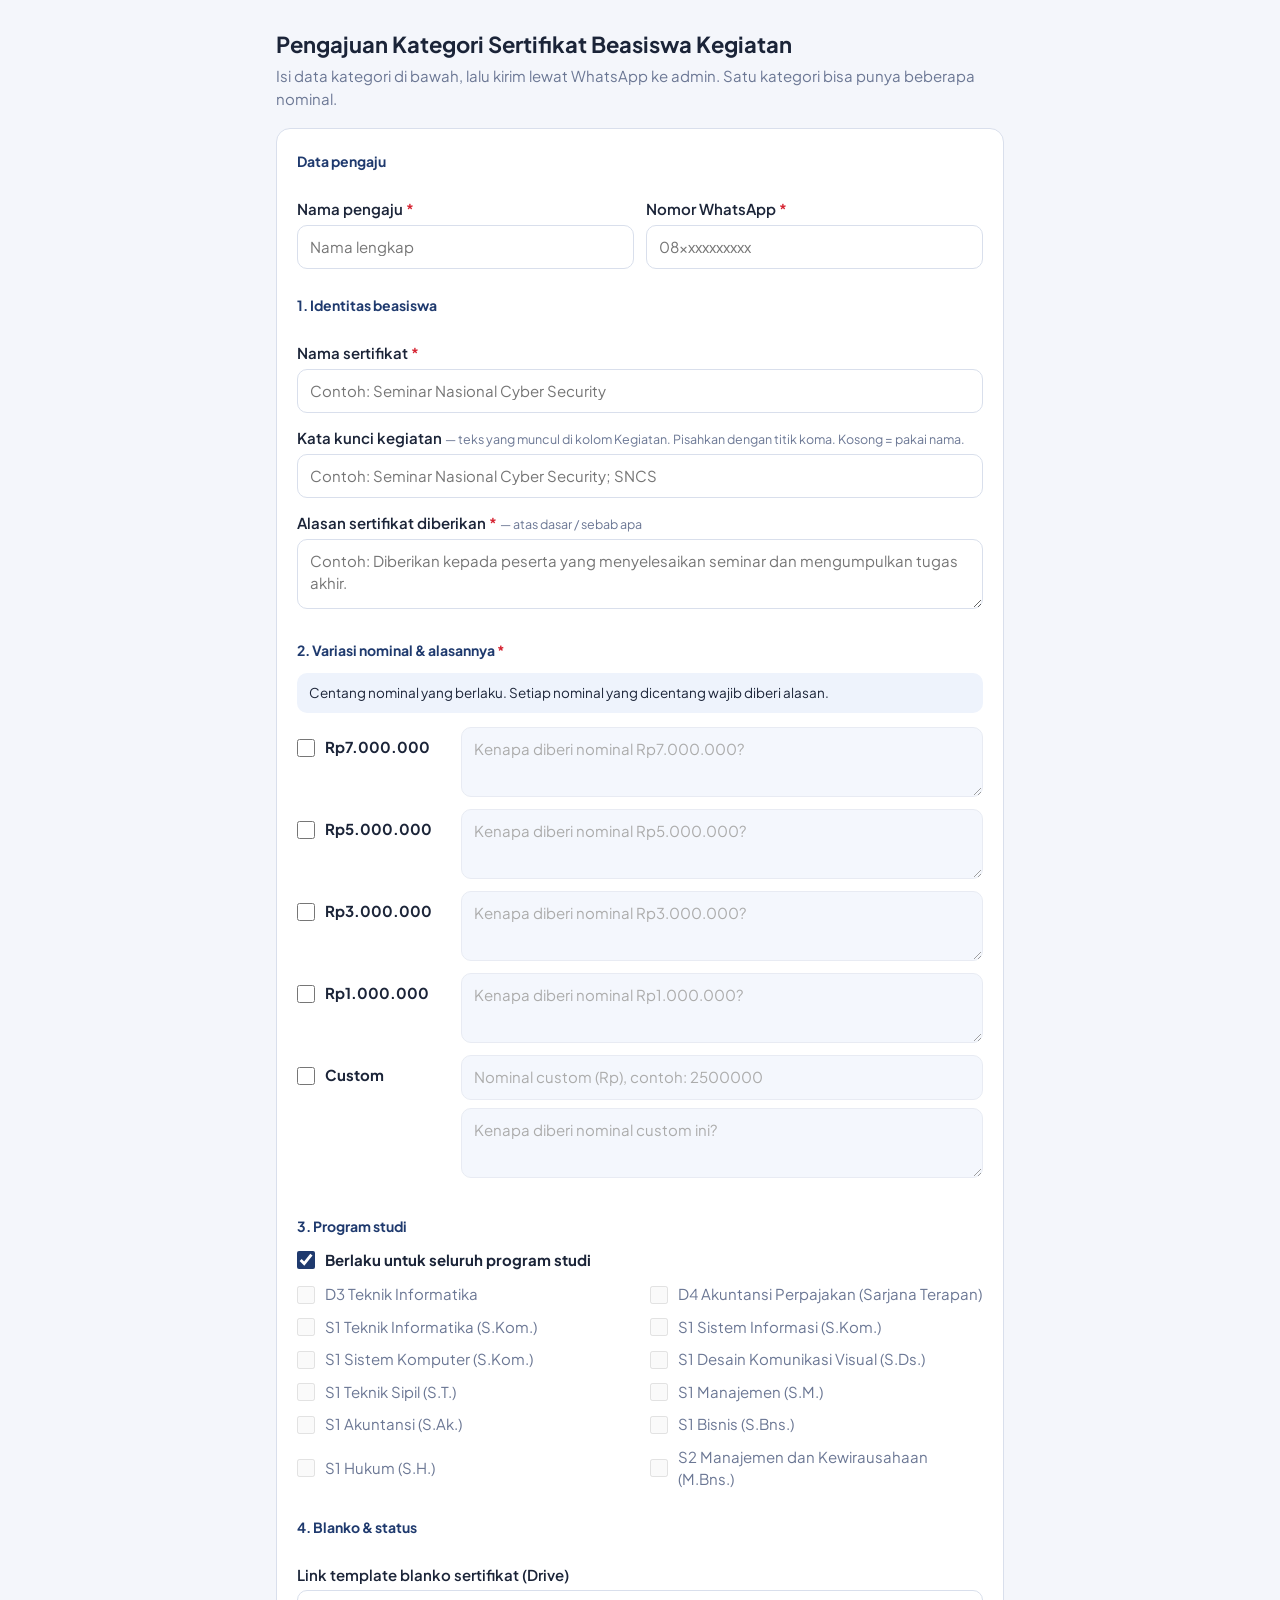
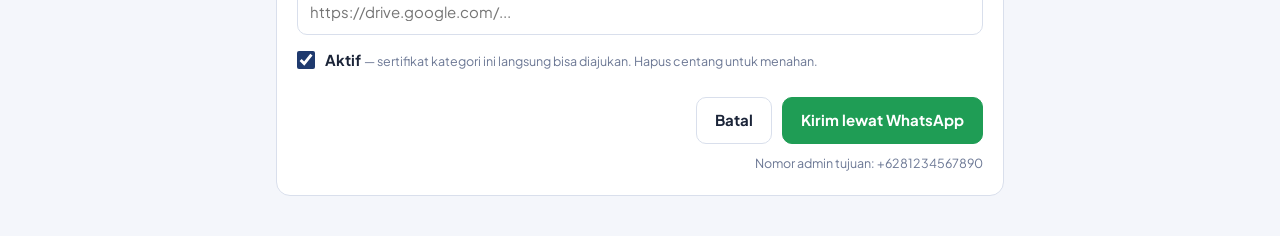
==== ajukankategorisertifikat.html @ 8b66f78e "Add files via upload" ====
<!DOCTYPE html>
<html lang="id">
<head>
<meta charset="utf-8">
<meta name="viewport" content="width=device-width, initial-scale=1, viewport-fit=cover">
<title>Pengajuan Kategori Sertifikat Beasiswa Kegiatan</title>
<link rel="preconnect" href="https://fonts.googleapis.com">
<link href="https://fonts.googleapis.com/css2?family=Plus+Jakarta+Sans:wght@400;500;600;700&display=swap" rel="stylesheet">
<style>
:root{
  box-sizing:border-box;
  padding-top:env(safe-area-inset-top,0px);
  padding-bottom:env(safe-area-inset-bottom,0px);
  --bg:#f4f6fb; --card:#ffffff; --ink:#1b2438; --muted:#6b7794; --line:#d9dfec;
  --navy:#1f3a6e; --red:#d62432; --tint:#eef3fc; --ok:#1f9d55;
}
@media (prefers-color-scheme:dark){
  :root:not([data-theme="light"]){
    --bg:#0f1524; --card:#182036; --ink:#e8ecf6; --muted:#9aa6c2; --line:#2b3654;
    --navy:#9db8f0; --tint:#1d2845;
  }
}
:root[data-theme="dark"]{
  --bg:#0f1524; --card:#182036; --ink:#e8ecf6; --muted:#9aa6c2; --line:#2b3654;
  --navy:#9db8f0; --tint:#1d2845;
}
html{scroll-padding-top:env(safe-area-inset-top,0px)}
*,*::before,*::after{box-sizing:inherit}
body{margin:0;background:var(--bg);color:var(--ink);font-family:"Plus Jakarta Sans",system-ui,-apple-system,"Segoe UI",sans-serif;font-size:15px;line-height:1.5}
.wrap{max-width:760px;margin:0 auto;padding:20px 16px 40px}
header h1{font-size:22px;margin:8px 0 4px}
header p{margin:0 0 18px;color:var(--muted)}
form{background:var(--card);border:1px solid var(--line);border-radius:14px;padding:22px 20px}
fieldset{border:0;padding:0;margin:0 0 26px;min-width:0}
legend{font-weight:700;color:var(--navy);font-size:14px;padding:0;margin-bottom:12px}
label.f{display:block;font-weight:600;margin:14px 0 4px}
label.f small{font-weight:400;color:var(--muted)}
.req{color:var(--red)}
input[type=text],input[type=tel],input[type=url],input[type=number],textarea{
  width:100%;padding:10px 12px;border:1px solid var(--line);border-radius:10px;background:var(--card);color:var(--ink);font:inherit}
textarea{min-height:70px;resize:vertical}
input:focus,textarea:focus,button:focus-visible{outline:2px solid var(--navy);outline-offset:1px}
input:disabled,textarea:disabled{background:var(--tint);opacity:.6;cursor:not-allowed}
.hint{background:var(--tint);border-radius:10px;padding:10px 12px;margin-top:8px;font-size:13.5px}
.row{display:grid;grid-template-columns:1fr 1fr;gap:12px}
@media(max-width:560px){.row{grid-template-columns:1fr}}

.nom{display:grid;grid-template-columns:150px 1fr;gap:10px 14px;align-items:start;margin-bottom:12px}
@media(max-width:560px){.nom{grid-template-columns:1fr}}
.nom .chk{display:flex;align-items:center;gap:10px;font-weight:700;padding-top:9px;cursor:pointer}
.nom .chk input{accent-color:var(--navy);width:18px;height:18px;margin:0}
.nom .body{display:flex;flex-direction:column;gap:8px}
.f-group.invalid > input,.f-group.invalid > textarea,.invalid .body textarea,.invalid .body input{border-color:var(--red)}
.err{color:var(--red);font-size:13px;margin-top:4px;display:none}
.invalid > .err,.invalid .body > .err{display:block}

.check{display:flex;align-items:center;gap:10px;cursor:pointer}
.check input{accent-color:var(--navy);width:18px;height:18px;margin:0}
.prodi{display:grid;grid-template-columns:1fr 1fr;gap:10px 20px;margin-top:12px}
@media(max-width:560px){.prodi{grid-template-columns:1fr}}
.prodi .check{color:var(--ink)}
.prodi.off .check{color:var(--muted)}
.aktif small{color:var(--muted)}
.actions{display:flex;gap:10px;justify-content:flex-end;flex-wrap:wrap;margin-top:6px}
button{font:inherit;font-weight:700;border-radius:10px;padding:11px 18px;cursor:pointer;border:1px solid var(--line);background:var(--card);color:var(--ink)}
button.wa{background:var(--ok);border-color:var(--ok);color:#fff}
button.wa:hover{filter:brightness(.93)}
.note{font-size:12.5px;color:var(--muted);margin-top:10px;text-align:right}
</style>
</head>
<body>
<div class="wrap">
  <header>
    <h1>Pengajuan Kategori Sertifikat Beasiswa Kegiatan</h1>
    <p>Isi data kategori di bawah, lalu kirim lewat WhatsApp ke admin. Satu kategori bisa punya beberapa nominal.</p>
  </header>

  <form id="f" novalidate>
    <fieldset>
      <legend>Data pengaju</legend>
      <div class="row">
        <div class="f-group" data-f="pengaju">
          <label class="f" for="pengaju">Nama pengaju <span class="req">*</span></label>
          <input type="text" id="pengaju" autocomplete="name" placeholder="Nama lengkap">
          <div class="err">Nama pengaju wajib diisi.</div>
        </div>
        <div class="f-group" data-f="wa">
          <label class="f" for="wa">Nomor WhatsApp <span class="req">*</span></label>
          <input type="tel" id="wa" autocomplete="tel" placeholder="08xxxxxxxxxx">
          <div class="err">Masukkan nomor WhatsApp yang valid.</div>
        </div>
      </div>
    </fieldset>

    <fieldset>
      <legend>1. Identitas beasiswa</legend>
      <div class="f-group" data-f="nama">
        <label class="f" for="nama">Nama sertifikat <span class="req">*</span></label>
        <input type="text" id="nama" placeholder="Contoh: Seminar Nasional Cyber Security">
        <div class="err">Nama sertifikat wajib diisi.</div>
      </div>
      <div class="f-group" data-f="kunci">
        <label class="f" for="kunci">Kata kunci kegiatan <small>— teks yang muncul di kolom Kegiatan. Pisahkan dengan titik koma. Kosong = pakai nama.</small></label>
        <input type="text" id="kunci" placeholder="Contoh: Seminar Nasional Cyber Security; SNCS">
      </div>
      <div class="f-group" data-f="alasan">
        <label class="f" for="alasan">Alasan sertifikat diberikan <span class="req">*</span> <small>— atas dasar / sebab apa</small></label>
        <textarea id="alasan" placeholder="Contoh: Diberikan kepada peserta yang menyelesaikan seminar dan mengumpulkan tugas akhir."></textarea>
        <div class="err">Alasan sertifikat diberikan wajib diisi.</div>
      </div>
    </fieldset>

    <fieldset>
      <legend>2. Variasi nominal &amp; alasannya <span class="req">*</span></legend>
      <div class="hint" style="margin:0 0 14px">Centang nominal yang berlaku. Setiap nominal yang dicentang wajib diberi alasan.</div>
      <div id="noms"></div>
      <div class="f-group" data-f="nomAny"><div class="err">Centang minimal satu nominal.</div></div>
    </fieldset>

    <fieldset>
      <legend>3. Program studi</legend>
      <label class="check"><input type="checkbox" id="semua" checked> <b>Berlaku untuk seluruh program studi</b></label>
      <div class="prodi off" id="prodi"></div>
      <div class="f-group" data-f="prodi"><div class="err">Pilih minimal satu program studi, atau centang "seluruh program studi".</div></div>
    </fieldset>

    <fieldset>
      <legend>4. Blanko &amp; status</legend>
      <div class="f-group" data-f="blanko">
        <label class="f" for="blanko">Link template blanko sertifikat (Drive)</label>
        <input type="url" id="blanko" placeholder="https://drive.google.com/...">
        <div class="err">Link harus diawali https://</div>
      </div>
      <label class="check aktif" style="margin-top:14px"><input type="checkbox" id="aktif" checked> <span><b>Aktif</b> <small>— sertifikat kategori ini langsung bisa diajukan. Hapus centang untuk menahan.</small></span></label>
    </fieldset>

    <div class="actions">
      <button type="button" id="reset">Batal</button>
      <button type="submit" class="wa">Kirim lewat WhatsApp</button>
    </div>
    <div class="note">Nomor admin tujuan: <span id="adminShow"></span></div>
  </form>
</div>

<script>
// Ganti dengan nomor WhatsApp admin (format internasional, tanpa + dan tanpa 0 di depan)
var ADMIN_WA = "6281234567890";

var NOMINALS = ["Rp7.000.000","Rp5.000.000","Rp3.000.000","Rp1.000.000"];
var PRODI = [
  "D3 Teknik Informatika","D4 Akuntansi Perpajakan (Sarjana Terapan)",
  "S1 Teknik Informatika (S.Kom.)","S1 Sistem Informasi (S.Kom.)",
  "S1 Sistem Komputer (S.Kom.)","S1 Desain Komunikasi Visual (S.Ds.)",
  "S1 Teknik Sipil (S.T.)","S1 Manajemen (S.M.)",
  "S1 Akuntansi (S.Ak.)","S1 Bisnis (S.Bns.)",
  "S1 Hukum (S.H.)","S2 Manajemen dan Kewirausahaan (M.Bns.)"
];

var $ = function(id){return document.getElementById(id)};
var form = $("f");
$("adminShow").textContent = "+" + ADMIN_WA;

// Bangun baris nominal
var nomsEl = $("noms");
NOMINALS.forEach(function(n,i){
  var d = document.createElement("div");
  d.className = "nom"; d.dataset.idx = i;
  d.innerHTML =
    '<label class="chk"><input type="checkbox" class="nc"> ' + n + '</label>' +
    '<div class="body"><textarea class="nr" disabled placeholder="Kenapa diberi nominal ' + n + '?"></textarea>' +
    '<div class="err">Alasan untuk ' + n + ' wajib diisi.</div></div>';
  nomsEl.appendChild(d);
});
var c = document.createElement("div");
c.className = "nom"; c.dataset.custom = "1";
c.innerHTML =
  '<label class="chk"><input type="checkbox" class="nc"> Custom</label>' +
  '<div class="body"><input type="number" class="cv" min="1" inputmode="numeric" disabled placeholder="Nominal custom (Rp), contoh: 2500000">' +
  '<textarea class="nr" disabled placeholder="Kenapa diberi nominal custom ini?"></textarea>' +
  '<div class="err">Isi nominal custom dan alasannya.</div></div>';
nomsEl.appendChild(c);

nomsEl.addEventListener("change", function(e){
  if(!e.target.classList.contains("nc")) return;
  var row = e.target.closest(".nom");
  var on = e.target.checked;
  row.querySelectorAll(".nr,.cv").forEach(function(el){ el.disabled = !on; });
  if(!on){ row.classList.remove("invalid"); }
  else { var first = row.querySelector(".cv") || row.querySelector(".nr"); first.focus(); }
  $("noms").parentNode.querySelector('[data-f="nomAny"]').classList.remove("invalid");
});

// Bangun daftar prodi
var prodiEl = $("prodi");
PRODI.forEach(function(p){
  var l = document.createElement("label");
  l.className = "check";
  l.innerHTML = '<input type="checkbox" class="pc" disabled> ' + p;
  prodiEl.appendChild(l);
});
$("semua").addEventListener("change", function(){
  var all = this.checked;
  prodiEl.classList.toggle("off", all);
  prodiEl.querySelectorAll(".pc").forEach(function(cb){ cb.disabled = all; if(all) cb.checked = false; });
  form.querySelector('[data-f="prodi"]').classList.remove("invalid");
});

function setErr(key, bad){
  var g = form.querySelector('[data-f="'+key+'"]');
  if(g) g.classList.toggle("invalid", bad);
  return bad;
}
function rupiah(n){ return "Rp" + Number(n).toLocaleString("id-ID"); }

form.addEventListener("submit", function(e){
  e.preventDefault();
  var bad = false;
  var v = {
    pengaju:$("pengaju").value.trim(), wa:$("wa").value.trim(),
    nama:$("nama").value.trim(), kunci:$("kunci").value.trim(),
    alasan:$("alasan").value.trim(), blanko:$("blanko").value.trim()
  };
  bad = setErr("pengaju", !v.pengaju) || bad;
  bad = setErr("wa", !/^(\+?62|0)8[0-9]{7,12}$/.test(v.wa.replace(/[\s-]/g,""))) || bad;
  bad = setErr("nama", !v.nama) || bad;
  bad = setErr("alasan", !v.alasan) || bad;
  bad = setErr("blanko", v.blanko !== "" && !/^https?:\/\/\S+\.\S+/.test(v.blanko)) || bad;

  // Nominal: tiap yang dicentang wajib beralasan
  var chosen = [];
  var anyChecked = false;
  nomsEl.querySelectorAll(".nom").forEach(function(row){
    var cb = row.querySelector(".nc");
    row.classList.remove("invalid");
    if(!cb.checked) return;
    anyChecked = true;
    var reason = row.querySelector(".nr").value.trim();
    var label, ok = !!reason;
    if(row.dataset.custom){
      var amt = row.querySelector(".cv").value.trim();
      ok = ok && Number(amt) > 0;
      label = amt ? rupiah(amt) + " (custom)" : "Custom";
    } else {
      label = NOMINALS[row.dataset.idx];
    }
    if(!ok){ row.classList.add("invalid"); bad = true; }
    else chosen.push({label:label, reason:reason});
  });
  bad = setErr("nomAny", !anyChecked) || bad;

  // Program studi
  var prodiList = [];
  var semua = $("semua").checked;
  if(!semua){
    prodiEl.querySelectorAll(".pc").forEach(function(cb){
      if(cb.checked) prodiList.push(cb.parentNode.textContent.trim());
    });
  }
  bad = setErr("prodi", !semua && prodiList.length === 0) || bad;

  if(bad){
    var first = form.querySelector(".invalid");
    if(first) first.scrollIntoView({behavior:"smooth", block:"center"});
    return;
  }

  var msg =
    "*PENGAJUAN KATEGORI SERTIFIKAT BEASISWA KEGIATAN*\n\n" +
    "*Pengaju*\nNama: " + v.pengaju + "\nNo. WA: " + v.wa + "\n\n" +
    "*1. Identitas beasiswa*\n" +
    "Nama sertifikat: " + v.nama + "\n" +
    "Kata kunci kegiatan: " + (v.kunci || v.nama + " (pakai nama)") + "\n" +
    "Alasan sertifikat diberikan: " + v.alasan + "\n\n" +
    "*2. Variasi nominal & alasannya*\n" +
    chosen.map(function(n,i){ return (i+1) + ") " + n.label + "\nAlasan: " + n.reason; }).join("\n") + "\n\n" +
    "*3. Program studi*\n" +
    (semua ? "Berlaku untuk seluruh program studi" : prodiList.map(function(p){return "- " + p;}).join("\n")) + "\n\n" +
    "*4. Blanko & status*\n" +
    "Link blanko: " + (v.blanko || "-") + "\n" +
    "Status: " + ($("aktif").checked ? "Aktif (langsung bisa diajukan)" : "Ditahan");

  window.open("https://wa.me/" + ADMIN_WA + "?text=" + encodeURIComponent(msg), "_blank", "noopener");
});

$("reset").addEventListener("click", function(){
  form.reset();
  nomsEl.querySelectorAll(".nr,.cv").forEach(function(el){ el.disabled = true; });
  prodiEl.classList.add("off");
  prodiEl.querySelectorAll(".pc").forEach(function(cb){ cb.disabled = true; });
  form.querySelectorAll(".invalid").forEach(function(g){ g.classList.remove("invalid"); });
});
</script>
</body>
</html>
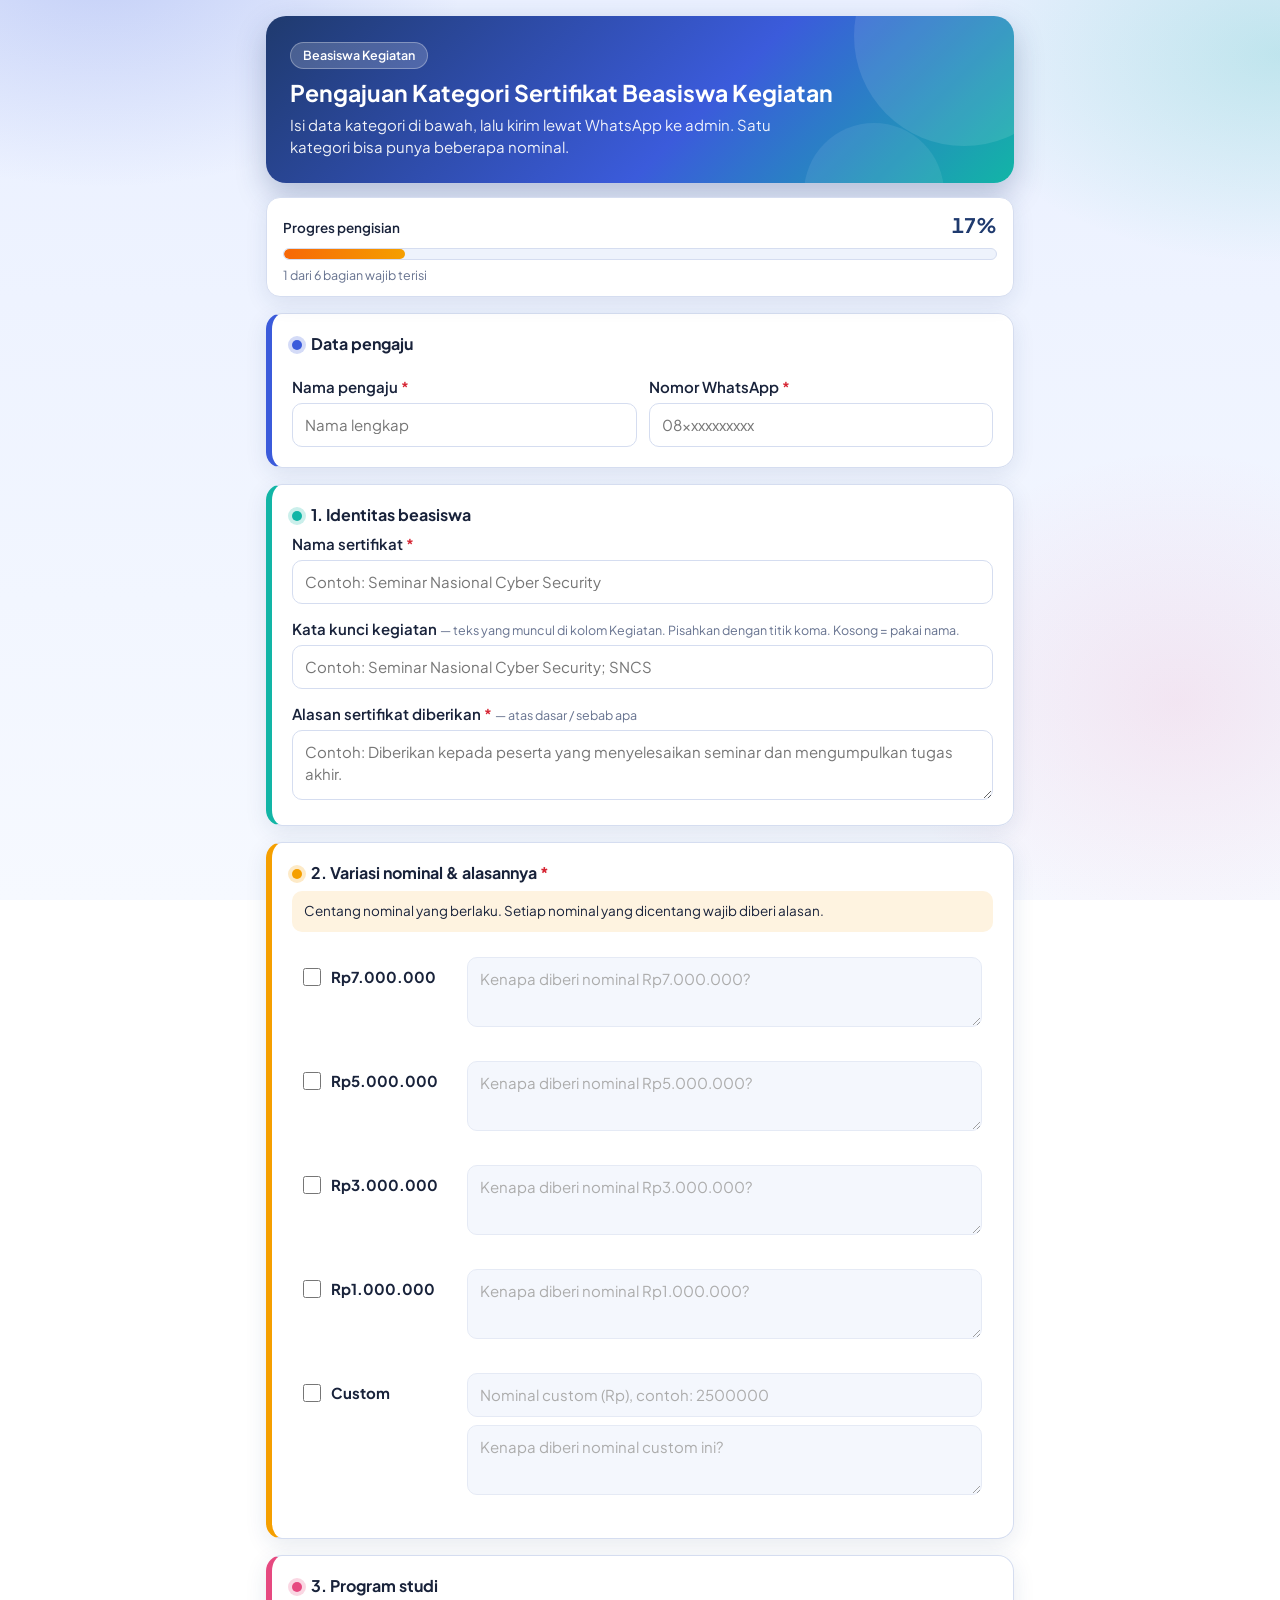
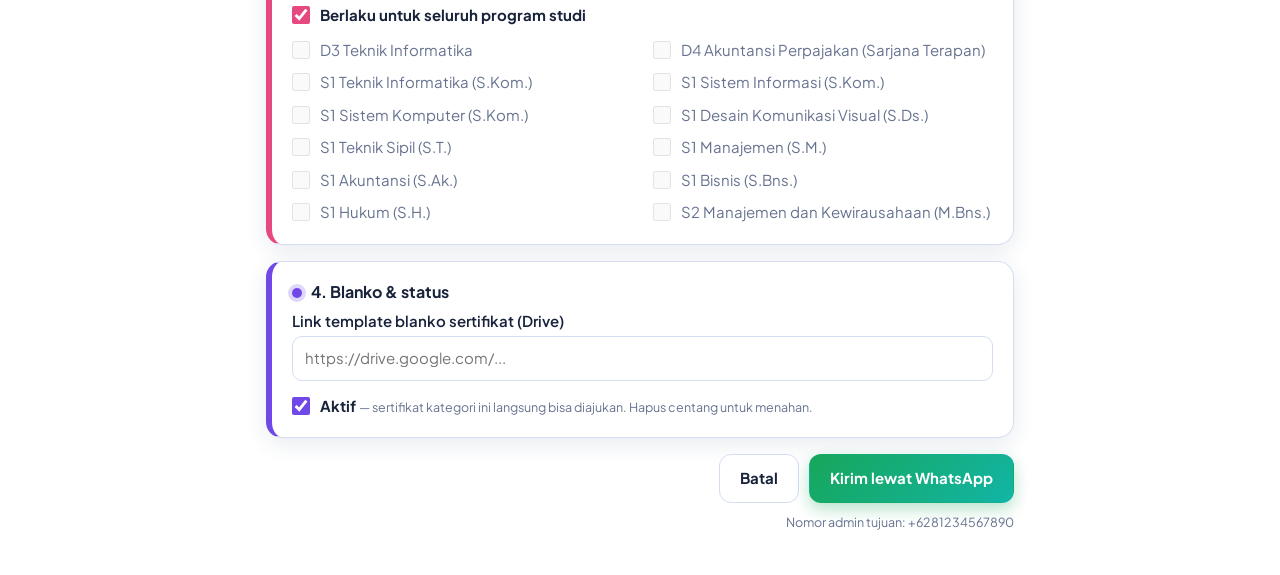
==== commit 128c58ec: "Add files via upload" ====
--- a/ajukankategorisertifikat.html
+++ b/ajukankategorisertifikat.html
@@ -11,69 +11,133 @@
   box-sizing:border-box;
   padding-top:env(safe-area-inset-top,0px);
   padding-bottom:env(safe-area-inset-bottom,0px);
-  --bg:#f4f6fb; --card:#ffffff; --ink:#1b2438; --muted:#6b7794; --line:#d9dfec;
-  --navy:#1f3a6e; --red:#d62432; --tint:#eef3fc; --ok:#1f9d55;
+  --bg:#eaf0ff; --bg2:#f6f9ff; --card:#ffffff; --ink:#18223a; --muted:#66728f; --line:#d5ddf0;
+  --navy:#1f3a6e; --red:#d62432; --tint:#eef3fc; --ok:#17a65a;
+  --h1:#1f3a6e; --h2:#3b5bdb; --h3:#12b5a6;
+  --a1:#3b5bdb; --a2:#12b5a6; --a3:#f59f00; --a4:#e64980; --a5:#7048e8;
+  --shadow:0 6px 22px rgba(31,58,110,.10);
 }
 @media (prefers-color-scheme:dark){
   :root:not([data-theme="light"]){
-    --bg:#0f1524; --card:#182036; --ink:#e8ecf6; --muted:#9aa6c2; --line:#2b3654;
-    --navy:#9db8f0; --tint:#1d2845;
+    --bg:#0c1222; --bg2:#101830; --card:#172039; --ink:#e8ecf6; --muted:#9aa6c2; --line:#2b3654;
+    --navy:#9db8f0; --tint:#1d2845; --shadow:0 6px 22px rgba(0,0,0,.35);
   }
 }
 :root[data-theme="dark"]{
-  --bg:#0f1524; --card:#182036; --ink:#e8ecf6; --muted:#9aa6c2; --line:#2b3654;
-  --navy:#9db8f0; --tint:#1d2845;
-}
-html{scroll-padding-top:env(safe-area-inset-top,0px)}
+  --bg:#0c1222; --bg2:#101830; --card:#172039; --ink:#e8ecf6; --muted:#9aa6c2; --line:#2b3654;
+  --navy:#9db8f0; --tint:#1d2845; --shadow:0 6px 22px rgba(0,0,0,.35);
+}
+html{scroll-padding-top:calc(env(safe-area-inset-top,0px) + 90px)}
 *,*::before,*::after{box-sizing:inherit}
-body{margin:0;background:var(--bg);color:var(--ink);font-family:"Plus Jakarta Sans",system-ui,-apple-system,"Segoe UI",sans-serif;font-size:15px;line-height:1.5}
-.wrap{max-width:760px;margin:0 auto;padding:20px 16px 40px}
-header h1{font-size:22px;margin:8px 0 4px}
-header p{margin:0 0 18px;color:var(--muted)}
-form{background:var(--card);border:1px solid var(--line);border-radius:14px;padding:22px 20px}
-fieldset{border:0;padding:0;margin:0 0 26px;min-width:0}
-legend{font-weight:700;color:var(--navy);font-size:14px;padding:0;margin-bottom:12px}
+body{
+  margin:0;color:var(--ink);
+  font-family:"Plus Jakarta Sans",system-ui,-apple-system,"Segoe UI",sans-serif;font-size:15px;line-height:1.5;
+  background:
+    radial-gradient(520px 320px at 8% -4%, rgba(59,91,219,.22), transparent 70%),
+    radial-gradient(480px 300px at 100% 6%, rgba(18,181,166,.20), transparent 70%),
+    radial-gradient(420px 360px at 92% 78%, rgba(230,73,128,.10), transparent 70%),
+    linear-gradient(180deg,var(--bg),var(--bg2));
+  background-attachment:fixed;
+  min-height:100vh;
+}
+.wrap{max-width:780px;margin:0 auto;padding:16px 16px 44px}
+
+/* Hero */
+.hero{
+  position:relative;overflow:hidden;color:#fff;border-radius:20px;padding:26px 24px 24px;margin-bottom:14px;
+  background:linear-gradient(135deg,var(--h1),var(--h2) 58%,var(--h3));
+  box-shadow:0 12px 30px rgba(31,58,110,.28);
+}
+.hero::before,.hero::after{content:"";position:absolute;border-radius:50%;background:rgba(255,255,255,.10)}
+.hero::before{width:220px;height:220px;right:-60px;top:-90px}
+.hero::after{width:140px;height:140px;right:70px;bottom:-80px;background:rgba(255,255,255,.08)}
+.hero .tag{display:inline-block;background:rgba(255,255,255,.18);border:1px solid rgba(255,255,255,.3);border-radius:999px;padding:3px 12px;font-size:12.5px;font-weight:600;margin-bottom:10px}
+.hero h1{font-size:23px;line-height:1.25;margin:0 0 6px;position:relative}
+.hero p{margin:0;opacity:.92;max-width:520px;position:relative}
+
+/* Progress */
+.progress{
+  position:sticky;top:env(safe-area-inset-top,0px);z-index:20;margin-bottom:16px;
+  background:var(--card);border:1px solid var(--line);border-radius:14px;padding:12px 16px 12px;box-shadow:var(--shadow);
+}
+.ptop{display:flex;justify-content:space-between;align-items:baseline;gap:10px}
+.ptop span{font-weight:600;font-size:13.5px}
+.ptop b{font-size:20px;font-variant-numeric:tabular-nums;color:var(--navy)}
+.track{height:12px;background:var(--tint);border-radius:999px;overflow:hidden;margin:8px 0 6px;border:1px solid var(--line)}
+.bar{height:100%;width:0;border-radius:999px;transition:width .35s ease,background .35s ease;
+  background:linear-gradient(90deg,#f76707,#f59f00)}
+.bar.mid{background:linear-gradient(90deg,#3b5bdb,#12b5a6)}
+.bar.full{background:linear-gradient(90deg,#12b5a6,#17a65a)}
+.pstat{font-size:12.5px;color:var(--muted)}
+.pstat.done{color:var(--ok);font-weight:600}
+
+/* Cards */
+form{background:none;border:0;padding:0}
+fieldset{
+  --acc:var(--a1);
+  background:var(--card);border:1px solid var(--line);border-left:6px solid var(--acc);
+  border-radius:16px;padding:18px 20px 20px;margin:0 0 16px;min-width:0;box-shadow:var(--shadow);
+}
+fieldset:nth-of-type(1){--acc:var(--a1)}
+fieldset:nth-of-type(2){--acc:var(--a2)}
+fieldset:nth-of-type(3){--acc:var(--a3)}
+fieldset:nth-of-type(4){--acc:var(--a4)}
+fieldset:nth-of-type(5){--acc:var(--a5)}
+legend{float:left;width:100%;font-weight:700;color:var(--ink);font-size:16px;padding:0;margin:0 0 6px}
+legend::before{content:"";display:inline-block;width:10px;height:10px;border-radius:50%;background:var(--acc);margin-right:9px;box-shadow:0 0 0 4px color-mix(in srgb,var(--acc) 22%,transparent)}
+fieldset > legend + *{clear:both}
 label.f{display:block;font-weight:600;margin:14px 0 4px}
 label.f small{font-weight:400;color:var(--muted)}
 .req{color:var(--red)}
 input[type=text],input[type=tel],input[type=url],input[type=number],textarea{
-  width:100%;padding:10px 12px;border:1px solid var(--line);border-radius:10px;background:var(--card);color:var(--ink);font:inherit}
+  width:100%;padding:10px 12px;border:1px solid var(--line);border-radius:10px;background:var(--card);color:var(--ink);font:inherit;
+  transition:border-color .15s,box-shadow .15s}
 textarea{min-height:70px;resize:vertical}
-input:focus,textarea:focus,button:focus-visible{outline:2px solid var(--navy);outline-offset:1px}
+input:focus,textarea:focus{outline:none;border-color:var(--acc);box-shadow:0 0 0 3px color-mix(in srgb,var(--acc) 25%,transparent)}
+button:focus-visible{outline:2px solid var(--navy);outline-offset:2px}
 input:disabled,textarea:disabled{background:var(--tint);opacity:.6;cursor:not-allowed}
-.hint{background:var(--tint);border-radius:10px;padding:10px 12px;margin-top:8px;font-size:13.5px}
+.hint{background:color-mix(in srgb,var(--acc) 12%,var(--card));border-radius:10px;padding:10px 12px;margin-top:8px;font-size:13.5px}
 .row{display:grid;grid-template-columns:1fr 1fr;gap:12px}
 @media(max-width:560px){.row{grid-template-columns:1fr}}
 
-.nom{display:grid;grid-template-columns:150px 1fr;gap:10px 14px;align-items:start;margin-bottom:12px}
+.nom{display:grid;grid-template-columns:150px 1fr;gap:10px 14px;align-items:start;margin-bottom:12px;padding:10px;border-radius:12px;border:1px dashed transparent;transition:background .15s,border-color .15s}
+.nom:has(.nc:checked){background:color-mix(in srgb,var(--acc) 10%,var(--card));border-color:color-mix(in srgb,var(--acc) 45%,transparent)}
 @media(max-width:560px){.nom{grid-template-columns:1fr}}
 .nom .chk{display:flex;align-items:center;gap:10px;font-weight:700;padding-top:9px;cursor:pointer}
-.nom .chk input{accent-color:var(--navy);width:18px;height:18px;margin:0}
+.nom .chk input{accent-color:var(--acc);width:18px;height:18px;margin:0}
 .nom .body{display:flex;flex-direction:column;gap:8px}
 .f-group.invalid > input,.f-group.invalid > textarea,.invalid .body textarea,.invalid .body input{border-color:var(--red)}
 .err{color:var(--red);font-size:13px;margin-top:4px;display:none}
 .invalid > .err,.invalid .body > .err{display:block}
 
 .check{display:flex;align-items:center;gap:10px;cursor:pointer}
-.check input{accent-color:var(--navy);width:18px;height:18px;margin:0}
+.check input{accent-color:var(--acc);width:18px;height:18px;margin:0}
 .prodi{display:grid;grid-template-columns:1fr 1fr;gap:10px 20px;margin-top:12px}
 @media(max-width:560px){.prodi{grid-template-columns:1fr}}
 .prodi .check{color:var(--ink)}
 .prodi.off .check{color:var(--muted)}
 .aktif small{color:var(--muted)}
-.actions{display:flex;gap:10px;justify-content:flex-end;flex-wrap:wrap;margin-top:6px}
-button{font:inherit;font-weight:700;border-radius:10px;padding:11px 18px;cursor:pointer;border:1px solid var(--line);background:var(--card);color:var(--ink)}
-button.wa{background:var(--ok);border-color:var(--ok);color:#fff}
-button.wa:hover{filter:brightness(.93)}
+.actions{display:flex;gap:10px;justify-content:flex-end;flex-wrap:wrap;margin-top:4px}
+button{font:inherit;font-weight:700;border-radius:12px;padding:12px 20px;cursor:pointer;border:1px solid var(--line);background:var(--card);color:var(--ink)}
+button.wa{background:linear-gradient(135deg,#17a65a,#12b5a6);border-color:transparent;color:#fff;box-shadow:0 6px 16px rgba(23,166,90,.32)}
+button.wa:hover{filter:brightness(.94)}
 .note{font-size:12.5px;color:var(--muted);margin-top:10px;text-align:right}
+@media (prefers-reduced-motion:reduce){.bar{transition:none}}
 </style>
 </head>
 <body>
 <div class="wrap">
-  <header>
+  <header class="hero">
+    <span class="tag">Beasiswa Kegiatan</span>
     <h1>Pengajuan Kategori Sertifikat Beasiswa Kegiatan</h1>
     <p>Isi data kategori di bawah, lalu kirim lewat WhatsApp ke admin. Satu kategori bisa punya beberapa nominal.</p>
   </header>
+
+  <div class="progress" role="progressbar" aria-label="Progres pengisian" aria-valuemin="0" aria-valuemax="100" aria-valuenow="0" id="progress">
+    <div class="ptop"><span>Progres pengisian</span><b id="pct">0%</b></div>
+    <div class="track"><div class="bar" id="bar"></div></div>
+    <div class="pstat" id="pstat">0 dari 6 bagian wajib terisi</div>
+  </div>
 
   <form id="f" novalidate>
     <fieldset>
@@ -289,6 +353,44 @@
   prodiEl.querySelectorAll(".pc").forEach(function(cb){ cb.disabled = true; });
   form.querySelectorAll(".invalid").forEach(function(g){ g.classList.remove("invalid"); });
 });
+
+// ===== Progres pengisian 0-100% =====
+function updateProgress(){
+  var okPengaju = $("pengaju").value.trim() !== "";
+  var okWa = /^(\+?62|0)8[0-9]{7,12}$/.test($("wa").value.trim().replace(/[\s-]/g,""));
+  var okNama = $("nama").value.trim() !== "";
+  var okAlasan = $("alasan").value.trim() !== "";
+
+  var rows = nomsEl.querySelectorAll(".nom"), any = false, allOk = true;
+  rows.forEach(function(row){
+    if(!row.querySelector(".nc").checked) return;
+    any = true;
+    var ok = row.querySelector(".nr").value.trim() !== "";
+    if(row.dataset.custom) ok = ok && Number(row.querySelector(".cv").value) > 0;
+    if(!ok) allOk = false;
+  });
+  var okNom = any && allOk;
+
+  var okProdi = $("semua").checked || prodiEl.querySelectorAll(".pc:checked").length > 0;
+
+  var checks = [okPengaju, okWa, okNama, okAlasan, okNom, okProdi];
+  var done = checks.filter(Boolean).length;
+  var pct = Math.round(done / checks.length * 100);
+
+  $("pct").textContent = pct + "%";
+  $("bar").style.width = pct + "%";
+  $("bar").className = "bar" + (pct === 100 ? " full" : pct >= 50 ? " mid" : "");
+  $("progress").setAttribute("aria-valuenow", pct);
+  var st = $("pstat");
+  st.className = "pstat" + (pct === 100 ? " done" : "");
+  st.textContent = pct === 100
+    ? "Semua bagian wajib sudah terisi. Siap dikirim."
+    : done + " dari " + checks.length + " bagian wajib terisi";
+}
+form.addEventListener("input", updateProgress);
+form.addEventListener("change", updateProgress);
+form.addEventListener("reset", function(){ setTimeout(updateProgress, 0); });
+updateProgress();
 </script>
 </body>
 </html>
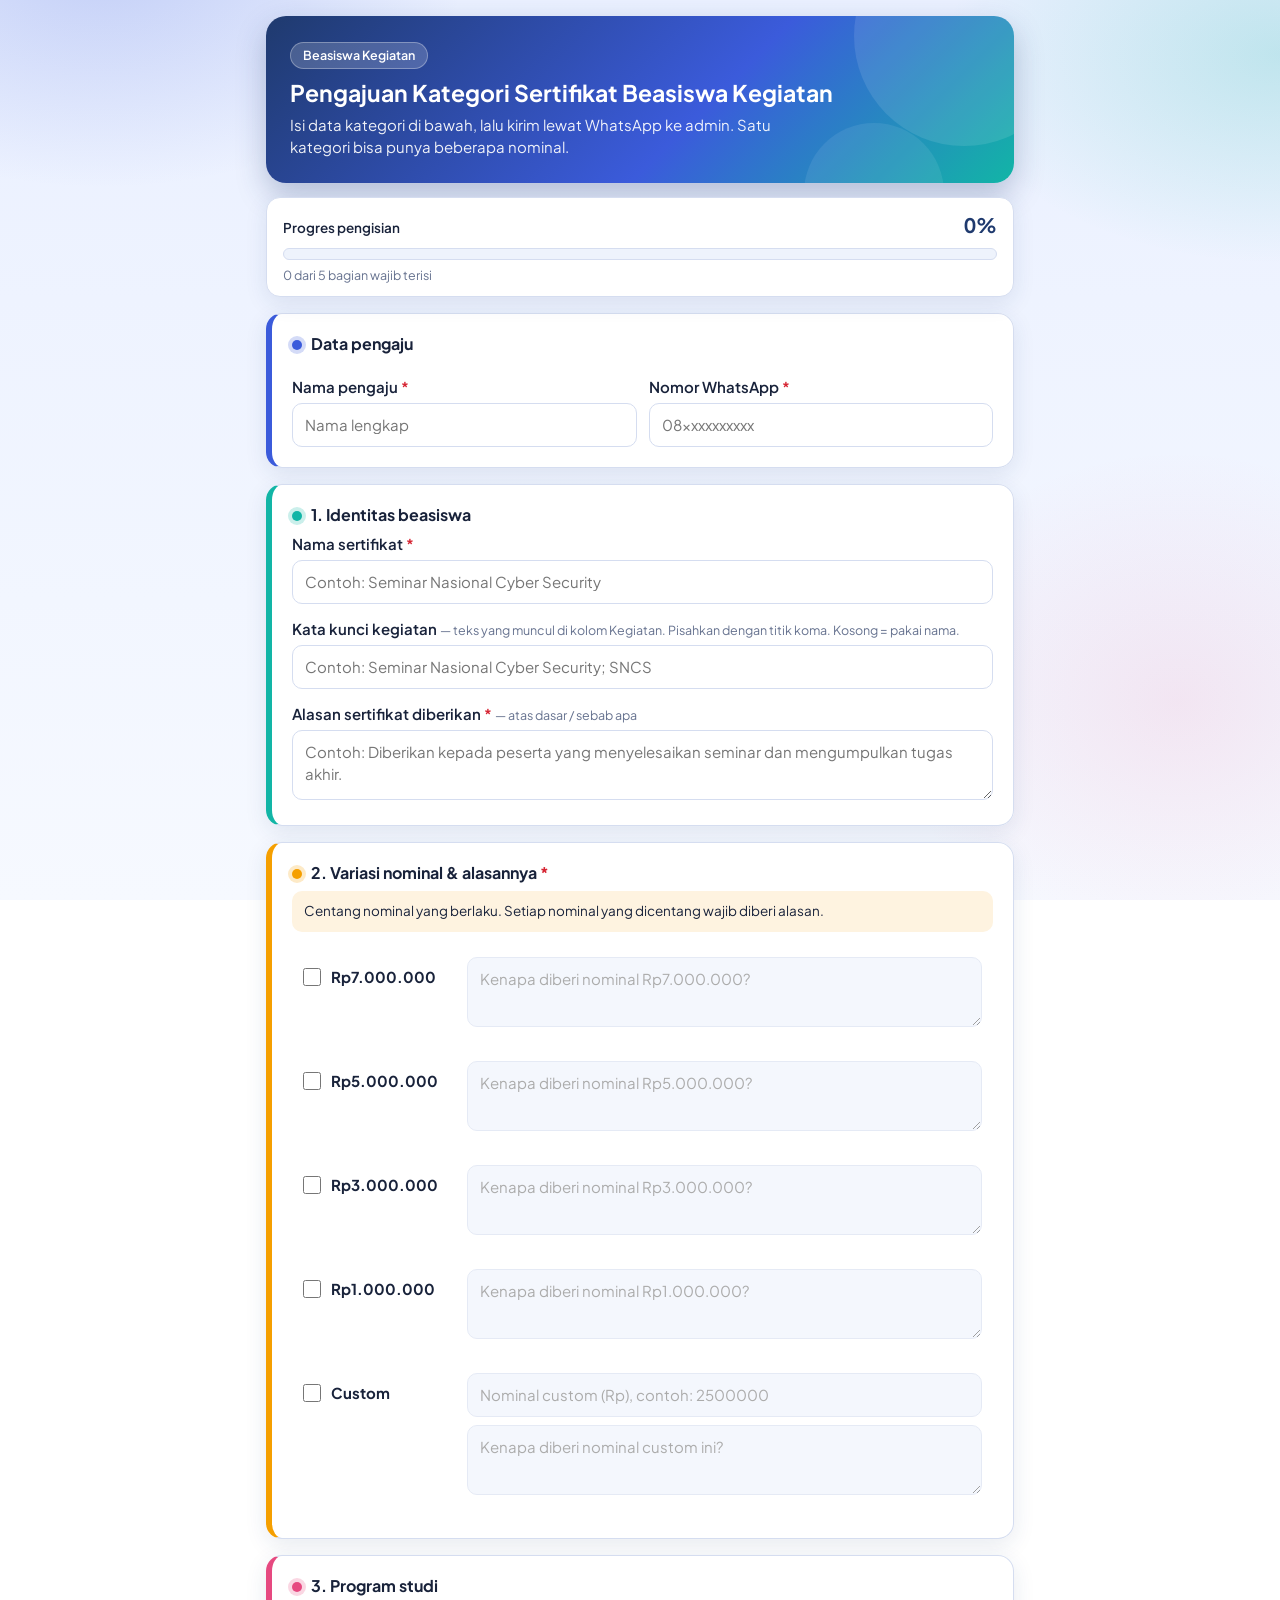
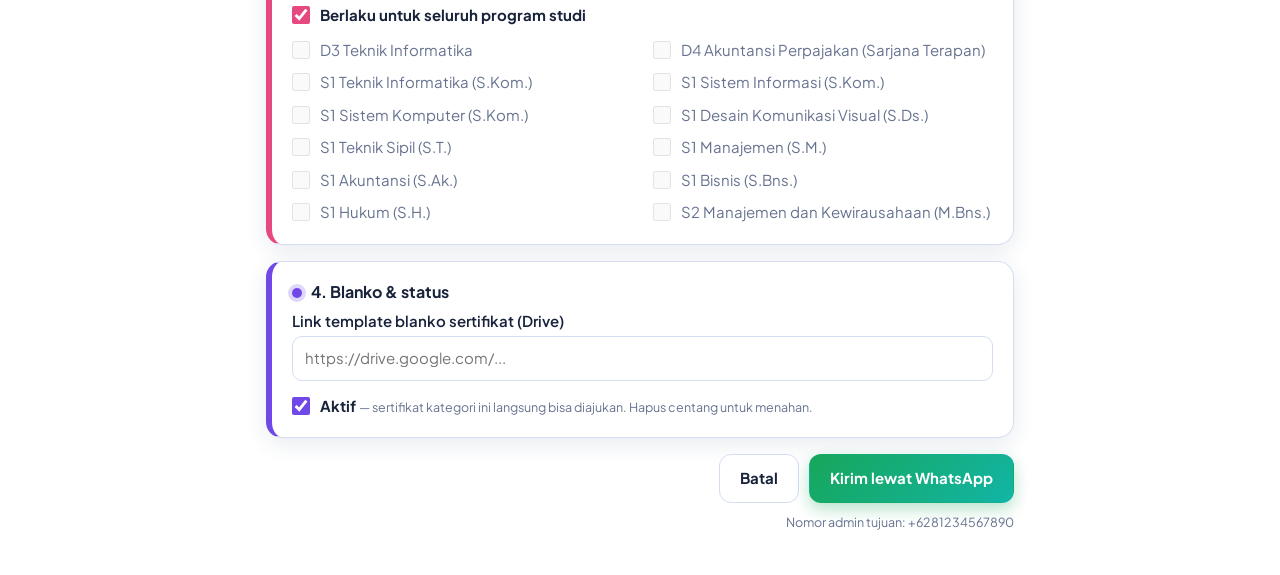
==== commit 7a0b217f: "Add files via upload" ====
--- a/ajukankategorisertifikat.html
+++ b/ajukankategorisertifikat.html
@@ -136,7 +136,7 @@
   <div class="progress" role="progressbar" aria-label="Progres pengisian" aria-valuemin="0" aria-valuemax="100" aria-valuenow="0" id="progress">
     <div class="ptop"><span>Progres pengisian</span><b id="pct">0%</b></div>
     <div class="track"><div class="bar" id="bar"></div></div>
-    <div class="pstat" id="pstat">0 dari 6 bagian wajib terisi</div>
+    <div class="pstat" id="pstat">0 dari 5 bagian wajib terisi</div>
   </div>
 
   <form id="f" novalidate>
@@ -373,9 +373,12 @@
 
   var okProdi = $("semua").checked || prodiEl.querySelectorAll(".pc:checked").length > 0;
 
-  var checks = [okPengaju, okWa, okNama, okAlasan, okNom, okProdi];
+  // Program studi sudah valid secara bawaan (seluruh prodi tercentang), jadi tidak dihitung
+  // sebagai langkah isian. Ia hanya menahan progres di bawah 100% bila dikosongkan.
+  var checks = [okPengaju, okWa, okNama, okAlasan, okNom];
   var done = checks.filter(Boolean).length;
   var pct = Math.round(done / checks.length * 100);
+  if(pct === 100 && !okProdi) pct = 95;
 
   $("pct").textContent = pct + "%";
   $("bar").style.width = pct + "%";
@@ -385,7 +388,9 @@
   st.className = "pstat" + (pct === 100 ? " done" : "");
   st.textContent = pct === 100
     ? "Semua bagian wajib sudah terisi. Siap dikirim."
-    : done + " dari " + checks.length + " bagian wajib terisi";
+    : (done === checks.length && !okProdi)
+      ? "Tinggal pilih program studi, atau centang \"seluruh program studi\"."
+      : done + " dari " + checks.length + " bagian wajib terisi";
 }
 form.addEventListener("input", updateProgress);
 form.addEventListener("change", updateProgress);
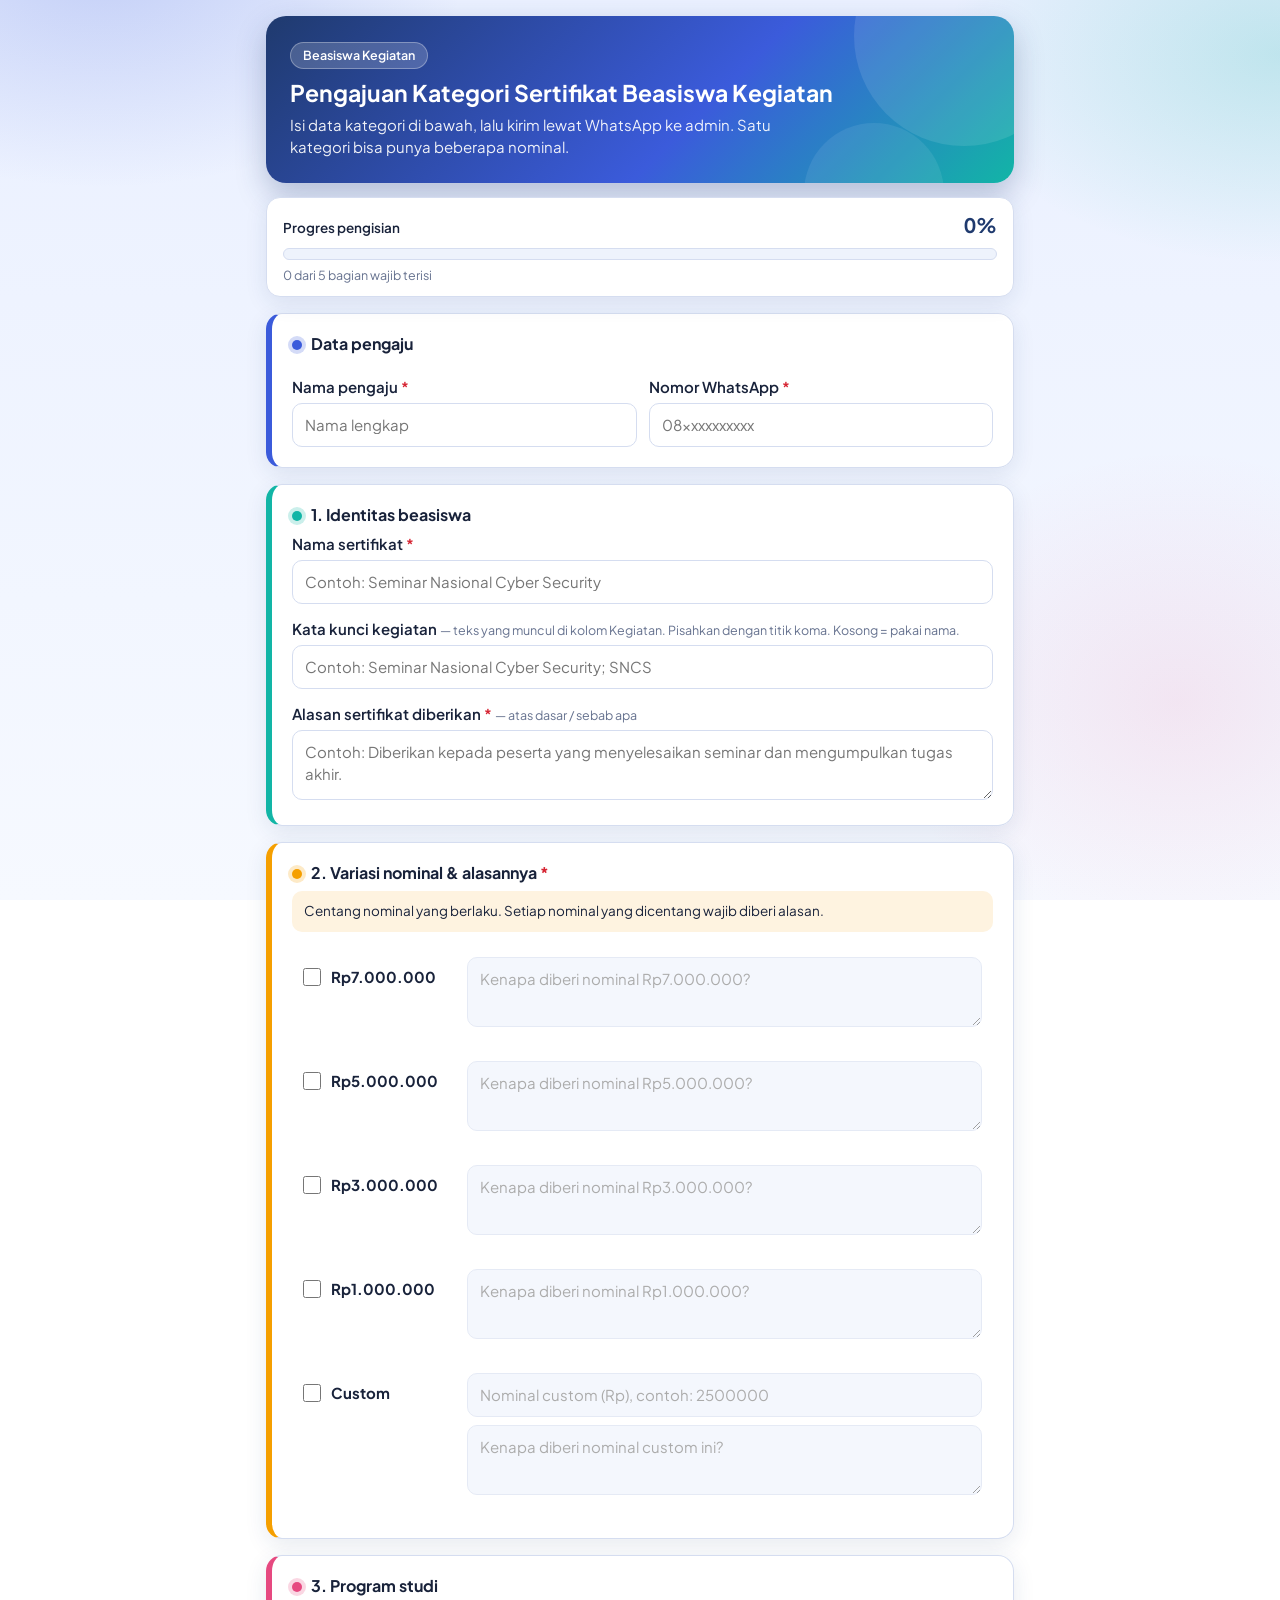
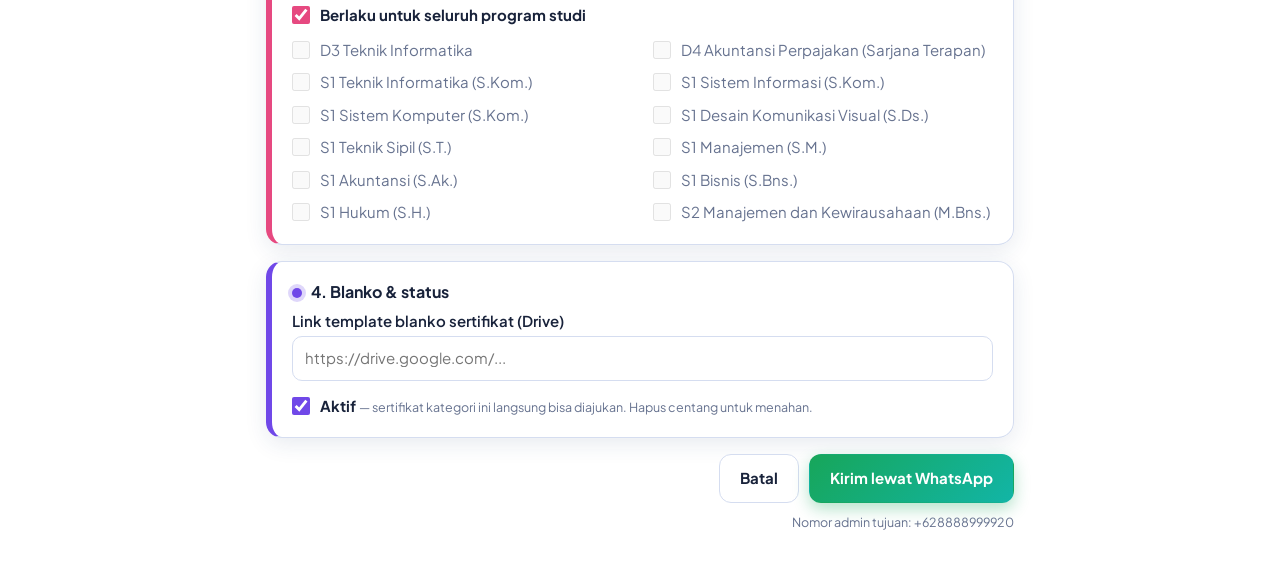
==== commit 6e7b0798: "Add files via upload" ====
--- a/ajukankategorisertifikat.html
+++ b/ajukankategorisertifikat.html
@@ -208,7 +208,7 @@
 
 <script>
 // Ganti dengan nomor WhatsApp admin (format internasional, tanpa + dan tanpa 0 di depan)
-var ADMIN_WA = "6281234567890";
+var ADMIN_WA = "628888999920";
 
 var NOMINALS = ["Rp7.000.000","Rp5.000.000","Rp3.000.000","Rp1.000.000"];
 var PRODI = [
